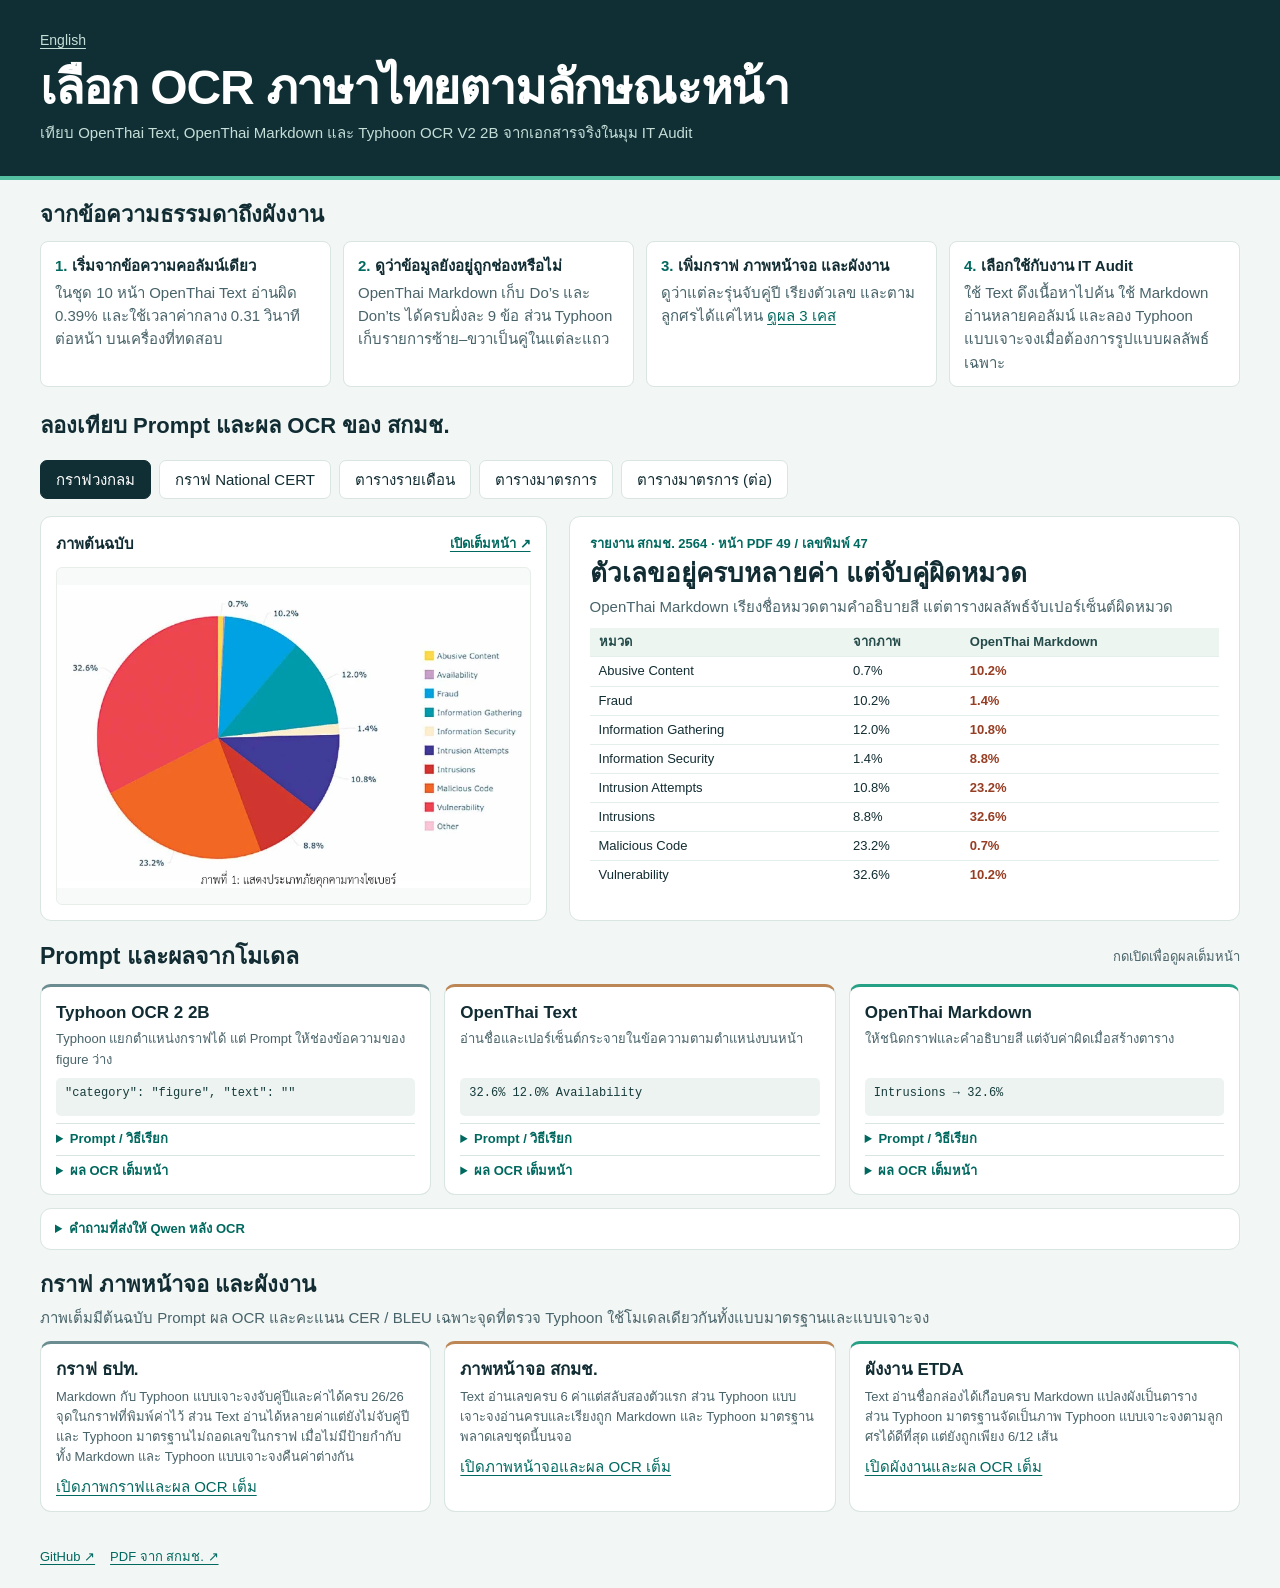
==== docs/th.html @ 6e8eebf2 "Make English the default language" ====
<!doctype html>
<html lang="th">
<head>
<meta charset="utf-8">
<meta name="viewport" content="width=device-width, initial-scale=1">
<meta name="description" content="เทียบ OCR ภาษาไทยสามรุ่นกับข้อความ ตาราง กราฟ ภาพหน้าจอ และผังงานสำหรับ IT Audit">
<title>เลือก OCR ภาษาไทยตามลักษณะหน้า · IT Audit</title>
<link rel="alternate" hreflang="en" href="./">
<link rel="stylesheet" href="style.css">
<script defer src="assets/cases.js"></script>
<script defer src="app.js"></script>
</head>
<body>
<header class="mast">
  <div class="wrap">
    <a class="language-link" href="./" lang="en" hreflang="en">English</a>
    <h1>เลือก OCR ภาษาไทยตามลักษณะหน้า</h1>
    <p>เทียบ OpenThai Text, OpenThai Markdown และ Typhoon OCR V2 2B จากเอกสารจริงในมุม IT Audit</p>
  </div>
</header>
<main class="wrap">
  <section class="story" aria-labelledby="story-title">
    <h2 id="story-title">จากข้อความธรรมดาถึงผังงาน</h2>
    <ol class="story-steps">
      <li><strong>เริ่มจากข้อความคอลัมน์เดียว</strong><p>ในชุด 10 หน้า OpenThai Text อ่านผิด 0.39% และใช้เวลาค่ากลาง 0.31 วินาทีต่อหน้า บนเครื่องที่ทดสอบ</p></li>
      <li><strong>ดูว่าข้อมูลยังอยู่ถูกช่องหรือไม่</strong><p>OpenThai Markdown เก็บ Do’s และ Don’ts ได้ครบฝั่งละ 9 ข้อ ส่วน Typhoon เก็บรายการซ้าย–ขวาเป็นคู่ในแต่ละแถว</p></li>
      <li><strong>เพิ่มกราฟ ภาพหน้าจอ และผังงาน</strong><p>ดูว่าแต่ละรุ่นจับคู่ปี เรียงตัวเลข และตามลูกศรได้แค่ไหน <a href="#visual-cases">ดูผล 3 เคส</a></p></li>
      <li><strong>เลือกใช้กับงาน IT Audit</strong><p>ใช้ Text ดึงเนื้อหาไปค้น ใช้ Markdown อ่านหลายคอลัมน์ และลอง Typhoon แบบเจาะจงเมื่อต้องการรูปแบบผลลัพธ์เฉพาะ</p></li>
    </ol>
  </section>
  <h2 id="interactive-cases" class="case-heading">ลองเทียบ Prompt และผล OCR ของ สกมช.</h2>
  <nav id="cases" aria-label="เลือกตัวอย่างเอกสาร"></nav>
  <section class="comparison" aria-labelledby="case-title">
    <div class="source">
      <div class="section-label"><span>ภาพต้นฉบับ</span><a id="full-image" target="_blank" rel="noopener">เปิดเต็มหน้า ↗</a></div>
      <img id="source-image" alt="">
    </div>
    <div class="findings">
      <p class="reference" id="reference"></p>
      <h2 id="case-title"></h2>
      <p class="description" id="description"></p>
      <div class="table-scroll"><table id="comparison-table"></table></div>
    </div>
  </section>
  <section aria-labelledby="outputs-title" class="outputs">
    <div class="section-label"><h2 id="outputs-title">Prompt และผลจากโมเดล</h2><span>กดเปิดเพื่อดูผลเต็มหน้า</span></div>
    <div id="models" class="models"></div>
  </section>
  <details class="qa"><summary>คำถามที่ส่งให้ Qwen หลัง OCR</summary><p>รอบถามตอบใช้หลักฐาน 4 หน้า คำถามเรื่องกราฟครอบคลุม National CERT</p><pre id="questions"></pre></details>
  <section class="story visual-cases" id="visual-cases" aria-labelledby="visual-title">
    <h2 id="visual-title">กราฟ ภาพหน้าจอ และผังงาน</h2>
    <p>ภาพเต็มมีต้นฉบับ Prompt ผล OCR และคะแนน CER / BLEU เฉพาะจุดที่ตรวจ Typhoon ใช้โมเดลเดียวกันทั้งแบบมาตรฐานและแบบเจาะจง</p>
    <div class="models">
      <article class="model">
        <h3>กราฟ ธปท.</h3>
        <p>Markdown กับ Typhoon แบบเจาะจงจับคู่ปีและค่าได้ครบ 26/26 จุดในกราฟที่พิมพ์ค่าไว้ ส่วน Text อ่านได้หลายค่าแต่ยังไม่จับคู่ปี และ Typhoon มาตรฐานไม่ถอดเลขในกราฟ เมื่อไม่มีป้ายกำกับ ทั้ง Markdown และ Typhoon แบบเจาะจงคืนค่าต่างกัน</p>
        <a href="assets/regulator-chart.jpg">เปิดภาพกราฟและผล OCR เต็ม</a>
      </article>
      <article class="model">
        <h3>ภาพหน้าจอ สกมช.</h3>
        <p>Text อ่านเลขครบ 6 ค่าแต่สลับสองตัวแรก ส่วน Typhoon แบบเจาะจงอ่านครบและเรียงถูก Markdown และ Typhoon มาตรฐานพลาดเลขชุดนี้บนจอ</p>
        <a href="assets/regulator-dashboard.jpg">เปิดภาพหน้าจอและผล OCR เต็ม</a>
      </article>
      <article class="model">
        <h3>ผังงาน ETDA</h3>
        <p>Text อ่านชื่อกล่องได้เกือบครบ Markdown แปลงผังเป็นตาราง ส่วน Typhoon มาตรฐานจัดเป็นภาพ Typhoon แบบเจาะจงตามลูกศรได้ดีที่สุด แต่ยังถูกเพียง 6/12 เส้น</p>
        <a href="assets/regulator-flow.jpg">เปิดผังงานและผล OCR เต็ม</a>
      </article>
    </div>
  </section>
  <footer><a href="https://github.com/lengtsp/openthai2.0_ocr_markdown_and_text_test">GitHub ↗</a><a id="official" target="_blank" rel="noopener">PDF จาก สกมช. ↗</a></footer>
</main>
</body>
</html>
---- docs/style.css ----
:root{color-scheme:light;--ink:#112c32;--muted:#486369;--deep:#102f34;--accent:#00695f;--paper:#f2f6f4;--line:#d9e5e0;--white:#fff;--warn:#963d23;font-family:Inter,"Noto Sans Thai","Leelawadee UI",Tahoma,sans-serif}
*{box-sizing:border-box}body{margin:0;background:var(--paper);color:var(--ink);font-size:15px;line-height:1.55}.wrap{width:min(1320px,calc(100% - 80px));margin:auto}.mast{background:var(--deep);color:#fff;padding:28px 0 31px;border-bottom:4px solid #55bfa2}.mast p{margin:5px 0 0;color:#c6ded8}.mast .eyebrow{font-family:Consolas,monospace;letter-spacing:.16em;font-size:12px;color:#99e0cc;display:flex;gap:10px;align-items:center}.eyebrow span{display:inline-block;width:6px;height:6px;border-radius:50%;background:#99e0cc}h1{margin:7px 0 0;font-size:clamp(28px,4vw,48px);line-height:1.2;letter-spacing:-.025em}h2,p{margin:0}nav{display:flex;gap:8px;flex-wrap:wrap;padding:17px 0}button{font:inherit;cursor:pointer;border:1px solid var(--line);background:white;color:var(--ink);border-radius:7px;padding:7px 15px}button[aria-pressed=true]{background:var(--deep);border-color:var(--deep);color:white}a{color:var(--accent);text-underline-offset:3px}a:focus-visible,button:focus-visible,summary:focus-visible{outline:3px solid #16816b;outline-offset:3px}.comparison{display:grid;grid-template-columns: .86fr 1.14fr;gap:22px;align-items:stretch}.source,.findings,.model,.qa{background:var(--white);border:1px solid var(--line);border-radius:11px}.source{padding:15px;display:flex;flex-direction:column;min-width:0}.section-label{display:flex;align-items:center;justify-content:space-between;gap:12px;font-weight:700}.section-label a,.section-label>span:last-child{font-size:13px}.source img{width:100%;height:338px;object-fit:contain;background:#f8faf9;margin-top:12px;border:1px solid #e8efeb;border-radius:6px}.findings{padding:17px 20px;min-width:0}.reference{color:var(--accent);font-size:13px;font-weight:700}.findings h2{font-size:26px;line-height:1.22;margin:4px 0 5px}.description{color:var(--muted);margin-bottom:10px}.table-scroll{overflow:auto}table{width:100%;border-collapse:collapse;font-size:13px;white-space:nowrap}th,td{padding:4px 9px;text-align:left;border-bottom:1px solid #e4eeea}thead{background:#edf5f1;color:#244b49}tbody tr:last-child td{border-bottom:0}.wrong{color:var(--warn);font-weight:700}.right{color:var(--accent);font-weight:700}.muted{color:var(--muted)}.outputs{margin-top:18px}.outputs .section-label{margin-bottom:9px}.outputs .section-label>span{color:var(--muted);font-weight:400}.outputs h2{font-size:23px}.models{display:grid;grid-template-columns:repeat(3,minmax(0,1fr));gap:13px}.model{padding:13px 15px;border-top:3px solid #6b8c90;min-width:0}.model:nth-child(2){border-top-color:#bc8655}.model:nth-child(3){border-top-color:#26a186}.model h3{margin:0;font-size:17px}.model p{color:var(--muted);font-size:13px;min-height:41px;margin:3px 0 8px}.excerpt{margin:0 0 7px;padding:7px 9px;min-height:38px;background:#ecf3f0;color:#173c3c;border-radius:5px;font:12px/1.4 Consolas,monospace;white-space:pre-wrap;overflow-wrap:anywhere}.model details{border-top:1px solid var(--line);padding-top:5px;margin-top:5px}summary{cursor:pointer;color:var(--accent);font-weight:650;font-size:13px}details pre{white-space:pre-wrap;overflow-wrap:anywhere;background:#eff5f2;padding:11px;border-radius:5px;max-height:430px;overflow:auto;font:13px/1.6 Consolas,"Leelawadee UI",monospace}.qa{margin-top:13px;padding:10px 14px}.qa p{color:var(--muted);margin-top:5px}footer{display:flex;gap:15px;padding:13px 0 20px;font-size:13px}
@media(max-width:850px){.wrap{width:calc(100% - 36px)}.comparison{grid-template-columns:1fr;gap:12px}.models{grid-template-columns:1fr}.model p{min-height:0}.source img{height:min(330px,65vw)}}@media(max-width:460px){.wrap{width:calc(100% - 24px)}.findings{padding:13px}.mast{padding:23px 0}.source img{height:58vw}.outputs .section-label{align-items:start}.outputs h2{font-size:19px}}

.story{margin:18px 0 22px}.story h2,.case-heading{font-size:22px}
.mast .language-link{display:inline-block;color:#c6ded8;font-size:14px}
.story-steps{display:grid;grid-template-columns:repeat(4,minmax(0,1fr));gap:12px;margin:9px 0 0;padding:0;list-style-position:inside}
.story-steps li{background:var(--white);border:1px solid var(--line);border-radius:8px;padding:12px 14px}
.story-steps li::marker{color:var(--accent);font-weight:700}
.story-steps p,.visual-cases>p{margin-top:4px;color:var(--muted)}
.visual-cases .models{margin-top:12px}.visual-cases .model p{min-height:0}
@media(max-width:850px){.story-steps{grid-template-columns:repeat(2,minmax(0,1fr))}}
@media(max-width:530px){.story-steps{grid-template-columns:1fr}}
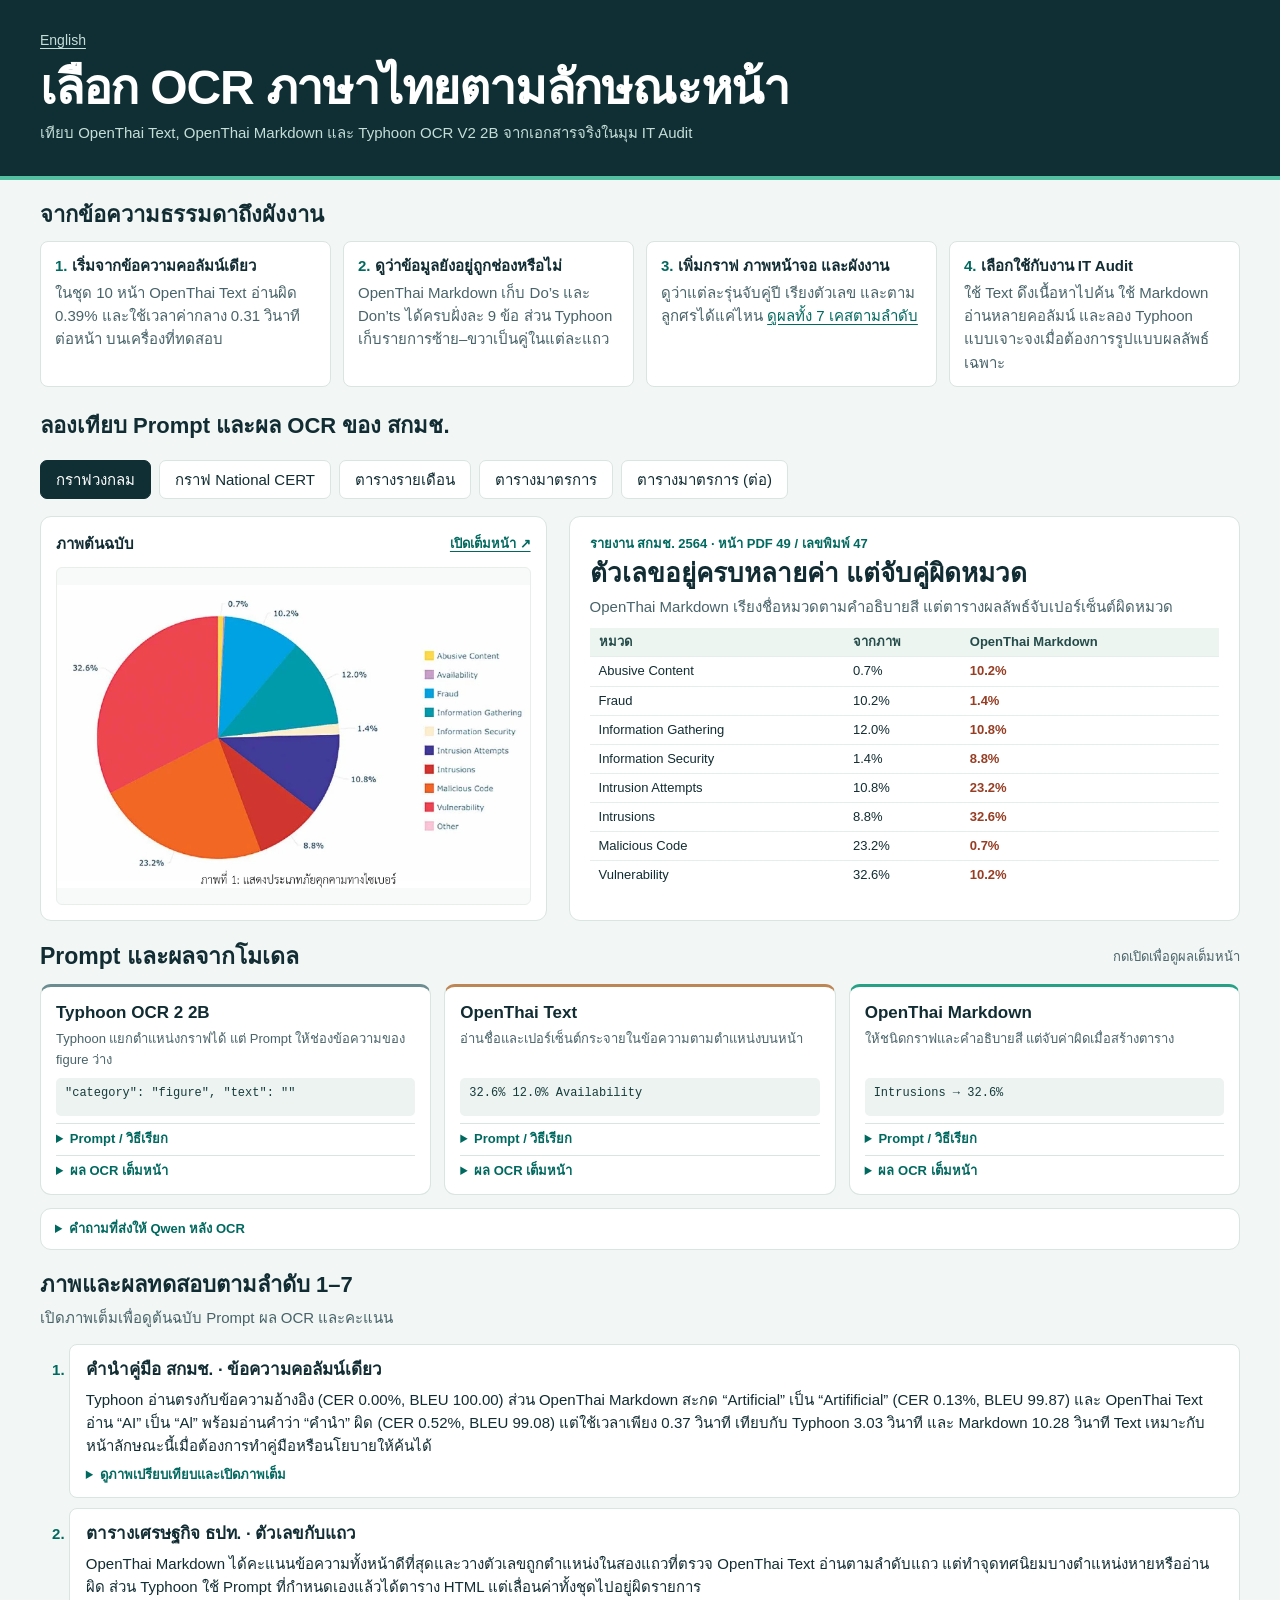
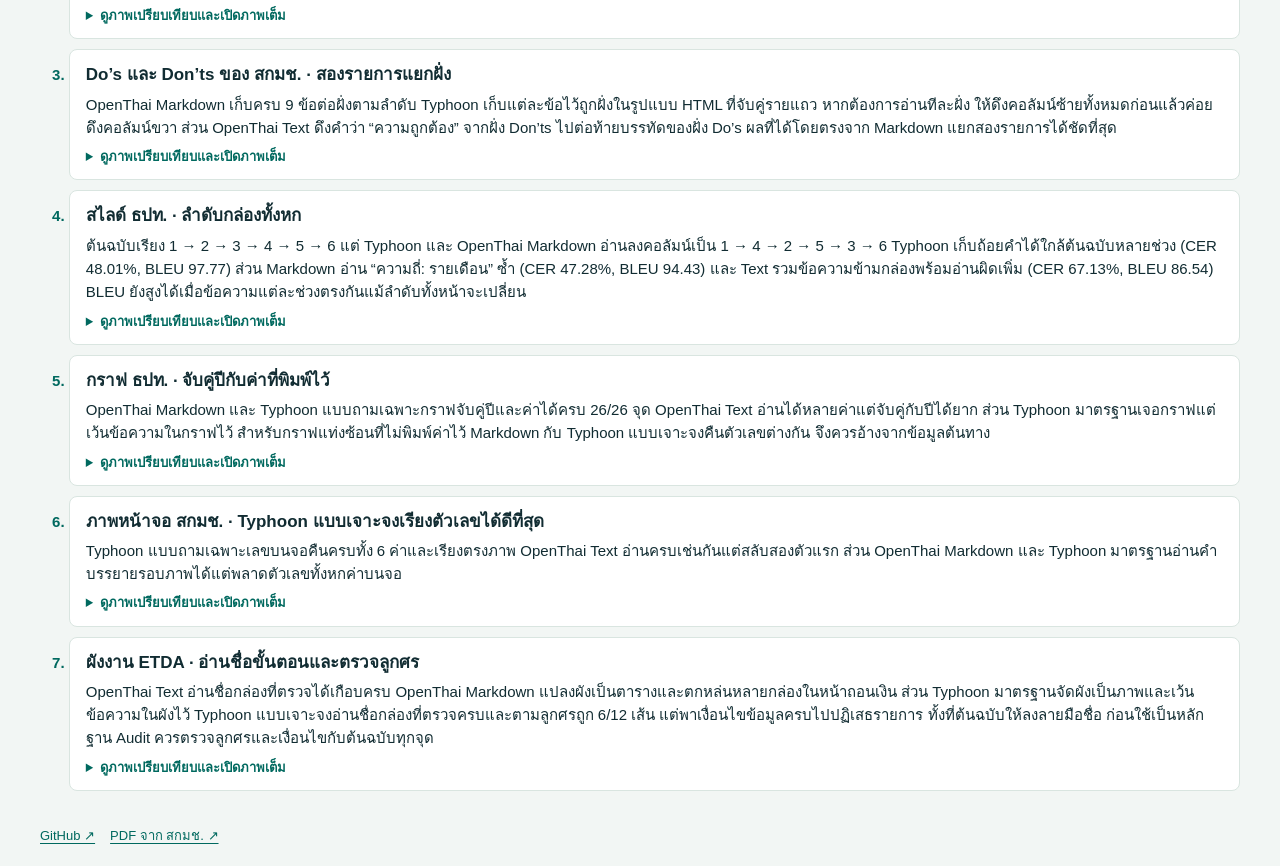
==== commit b97c5005: "Add seven illustrated OCR tests in run order" ====
--- a/docs/th.html
+++ b/docs/th.html
@@ -8,6 +8,7 @@
 <link rel="alternate" hreflang="en" href="./">
 <link rel="stylesheet" href="style.css">
 <script defer src="assets/cases.js"></script>
+<script defer src="assets/test-sequence.js"></script>
 <script defer src="app.js"></script>
 </head>
 <body>
@@ -24,7 +25,7 @@
     <ol class="story-steps">
       <li><strong>เริ่มจากข้อความคอลัมน์เดียว</strong><p>ในชุด 10 หน้า OpenThai Text อ่านผิด 0.39% และใช้เวลาค่ากลาง 0.31 วินาทีต่อหน้า บนเครื่องที่ทดสอบ</p></li>
       <li><strong>ดูว่าข้อมูลยังอยู่ถูกช่องหรือไม่</strong><p>OpenThai Markdown เก็บ Do’s และ Don’ts ได้ครบฝั่งละ 9 ข้อ ส่วน Typhoon เก็บรายการซ้าย–ขวาเป็นคู่ในแต่ละแถว</p></li>
-      <li><strong>เพิ่มกราฟ ภาพหน้าจอ และผังงาน</strong><p>ดูว่าแต่ละรุ่นจับคู่ปี เรียงตัวเลข และตามลูกศรได้แค่ไหน <a href="#visual-cases">ดูผล 3 เคส</a></p></li>
+      <li><strong>เพิ่มกราฟ ภาพหน้าจอ และผังงาน</strong><p>ดูว่าแต่ละรุ่นจับคู่ปี เรียงตัวเลข และตามลูกศรได้แค่ไหน <a href="#visual-cases">ดูผลทั้ง 7 เคสตามลำดับ</a></p></li>
       <li><strong>เลือกใช้กับงาน IT Audit</strong><p>ใช้ Text ดึงเนื้อหาไปค้น ใช้ Markdown อ่านหลายคอลัมน์ และลอง Typhoon แบบเจาะจงเมื่อต้องการรูปแบบผลลัพธ์เฉพาะ</p></li>
     </ol>
   </section>
@@ -48,25 +49,9 @@
   </section>
   <details class="qa"><summary>คำถามที่ส่งให้ Qwen หลัง OCR</summary><p>รอบถามตอบใช้หลักฐาน 4 หน้า คำถามเรื่องกราฟครอบคลุม National CERT</p><pre id="questions"></pre></details>
   <section class="story visual-cases" id="visual-cases" aria-labelledby="visual-title">
-    <h2 id="visual-title">กราฟ ภาพหน้าจอ และผังงาน</h2>
-    <p>ภาพเต็มมีต้นฉบับ Prompt ผล OCR และคะแนน CER / BLEU เฉพาะจุดที่ตรวจ Typhoon ใช้โมเดลเดียวกันทั้งแบบมาตรฐานและแบบเจาะจง</p>
-    <div class="models">
-      <article class="model">
-        <h3>กราฟ ธปท.</h3>
-        <p>Markdown กับ Typhoon แบบเจาะจงจับคู่ปีและค่าได้ครบ 26/26 จุดในกราฟที่พิมพ์ค่าไว้ ส่วน Text อ่านได้หลายค่าแต่ยังไม่จับคู่ปี และ Typhoon มาตรฐานไม่ถอดเลขในกราฟ เมื่อไม่มีป้ายกำกับ ทั้ง Markdown และ Typhoon แบบเจาะจงคืนค่าต่างกัน</p>
-        <a href="assets/regulator-chart.jpg">เปิดภาพกราฟและผล OCR เต็ม</a>
-      </article>
-      <article class="model">
-        <h3>ภาพหน้าจอ สกมช.</h3>
-        <p>Text อ่านเลขครบ 6 ค่าแต่สลับสองตัวแรก ส่วน Typhoon แบบเจาะจงอ่านครบและเรียงถูก Markdown และ Typhoon มาตรฐานพลาดเลขชุดนี้บนจอ</p>
-        <a href="assets/regulator-dashboard.jpg">เปิดภาพหน้าจอและผล OCR เต็ม</a>
-      </article>
-      <article class="model">
-        <h3>ผังงาน ETDA</h3>
-        <p>Text อ่านชื่อกล่องได้เกือบครบ Markdown แปลงผังเป็นตาราง ส่วน Typhoon มาตรฐานจัดเป็นภาพ Typhoon แบบเจาะจงตามลูกศรได้ดีที่สุด แต่ยังถูกเพียง 6/12 เส้น</p>
-        <a href="assets/regulator-flow.jpg">เปิดผังงานและผล OCR เต็ม</a>
-      </article>
-    </div>
+    <h2 id="visual-title">ภาพและผลทดสอบตามลำดับ 1–7</h2>
+    <p>เปิดภาพเต็มเพื่อดูต้นฉบับ Prompt ผล OCR และคะแนน</p>
+    <ol id="test-sequence" class="test-sequence"></ol>
   </section>
   <footer><a href="https://github.com/lengtsp/openthai2.0_ocr_markdown_and_text_test">GitHub ↗</a><a id="official" target="_blank" rel="noopener">PDF จาก สกมช. ↗</a></footer>
 </main>
--- a/docs/style.css
+++ b/docs/style.css
@@ -8,6 +8,11 @@
 .story-steps li{background:var(--white);border:1px solid var(--line);border-radius:8px;padding:12px 14px}
 .story-steps li::marker{color:var(--accent);font-weight:700}
 .story-steps p,.visual-cases>p{margin-top:4px;color:var(--muted)}
-.visual-cases .models{margin-top:12px}.visual-cases .model p{min-height:0}
+.test-sequence{display:grid;gap:10px;padding-left:1.8rem}
+.test-sequence li{background:var(--white);border:1px solid var(--line);border-radius:8px;padding:12px 16px}
+.test-sequence li::marker{color:var(--accent);font-weight:700}
+.test-sequence h3{margin:0 0 4px;font-size:17px}
+.test-sequence details{margin-top:8px}
+.test-sequence img{display:block;max-width:100%;max-height:640px;margin-top:8px}
 @media(max-width:850px){.story-steps{grid-template-columns:repeat(2,minmax(0,1fr))}}
 @media(max-width:530px){.story-steps{grid-template-columns:1fr}}
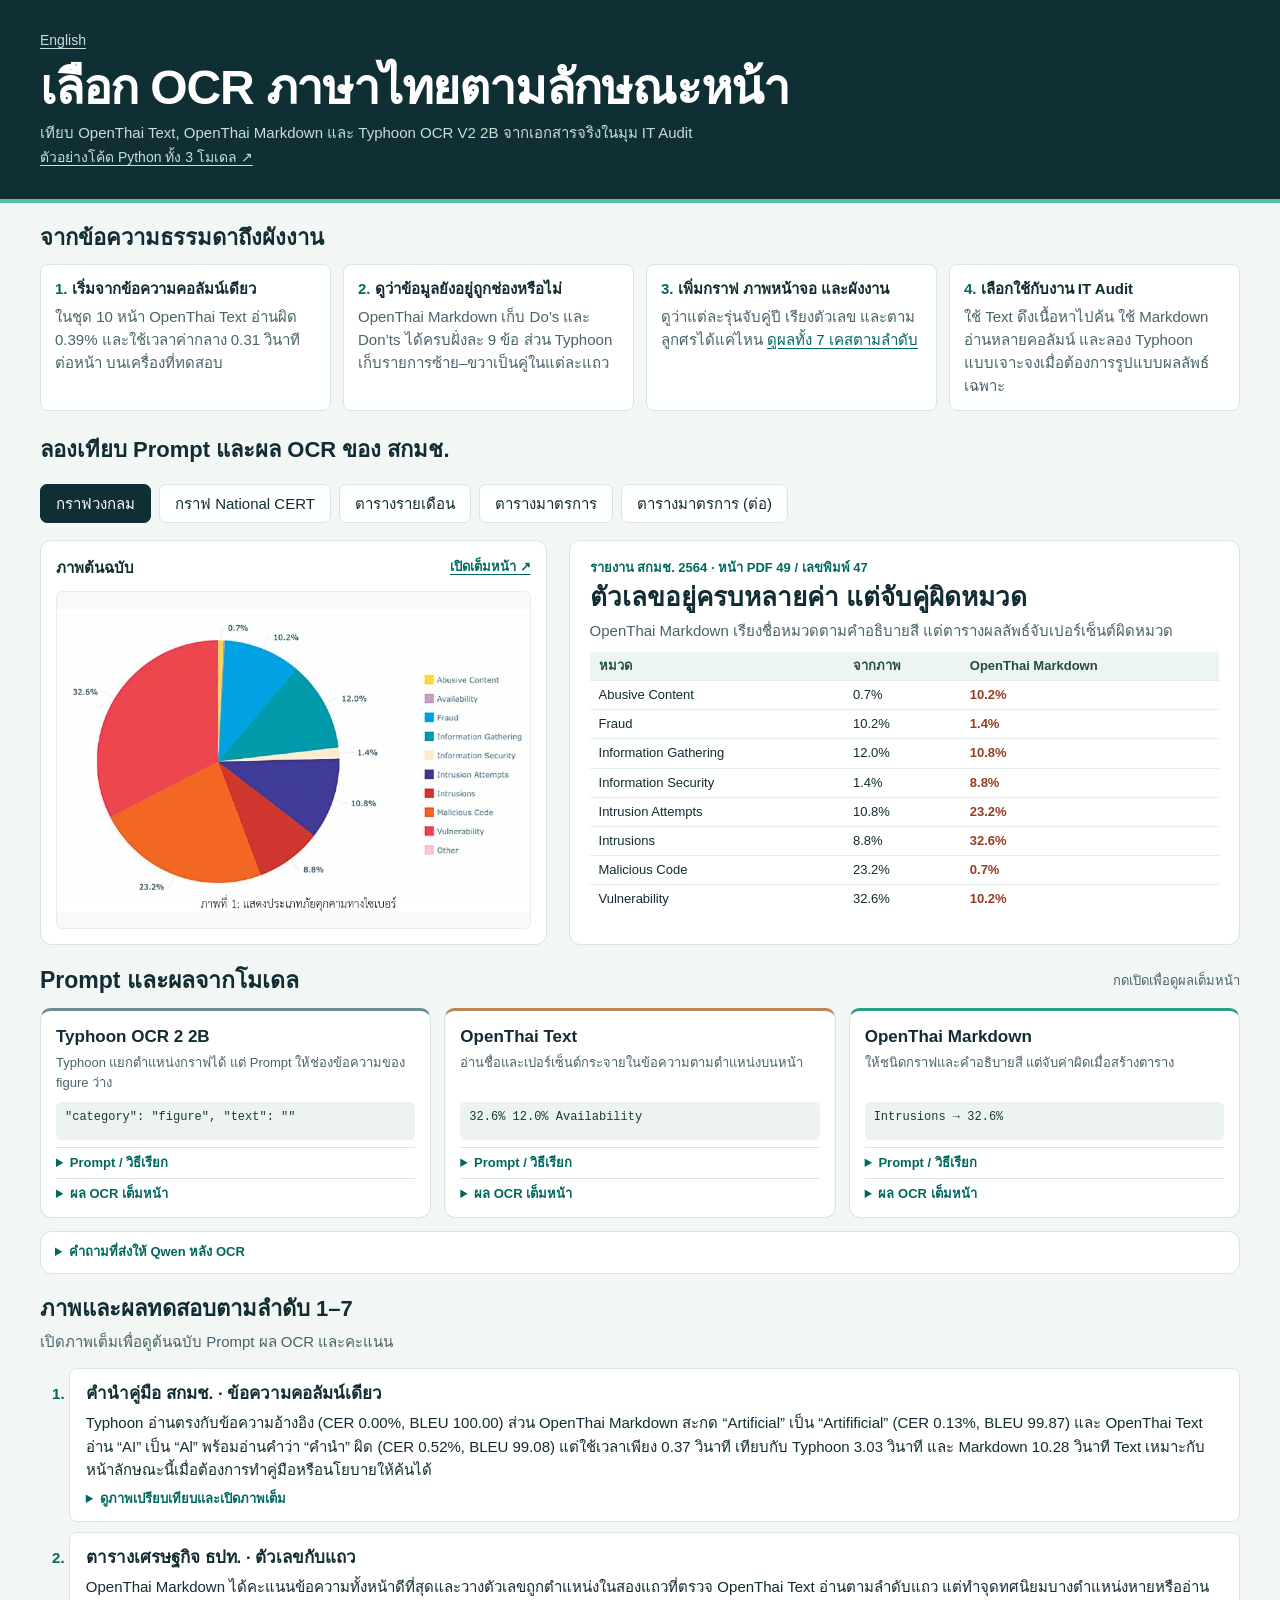
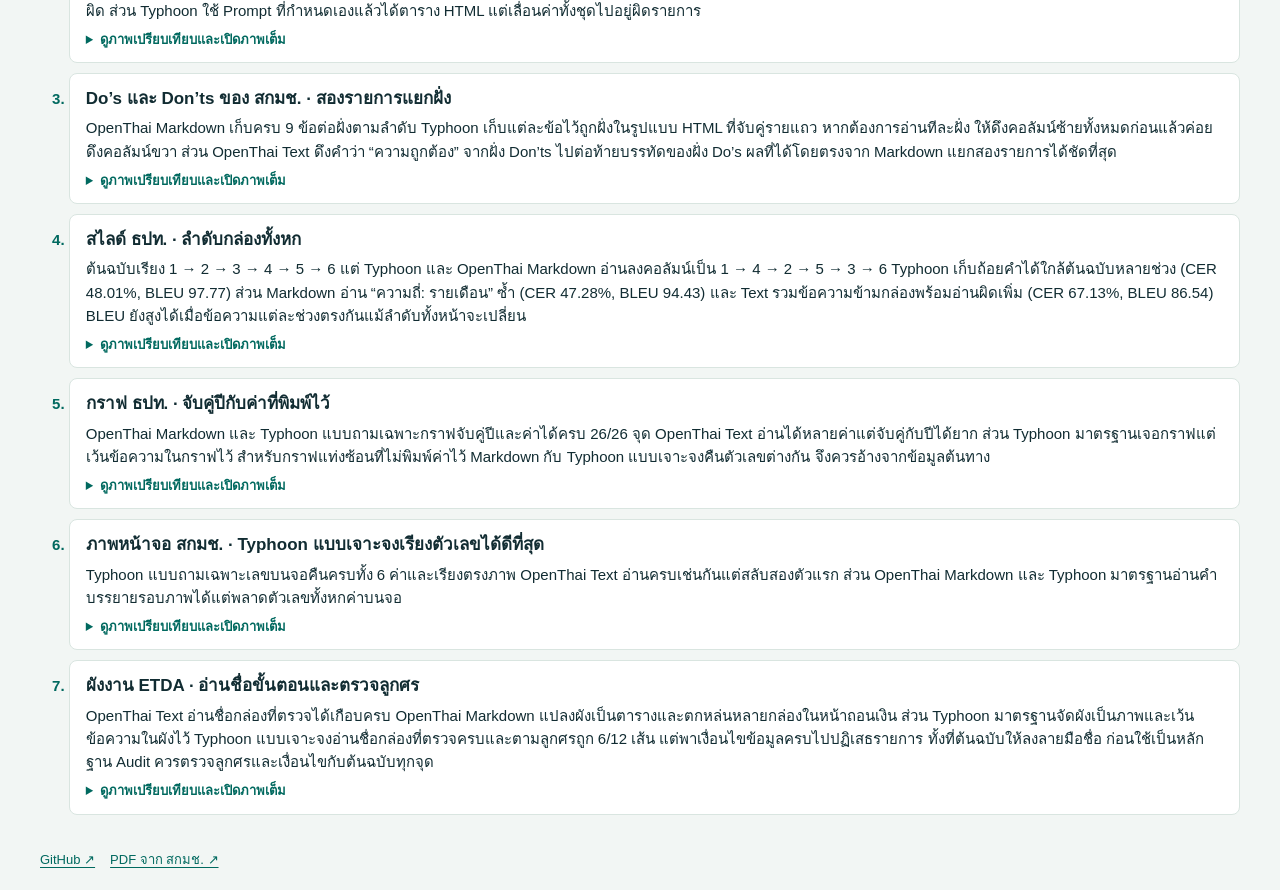
==== commit d84ea888: "Document how to run all three OCR models" ====
--- a/docs/th.html
+++ b/docs/th.html
@@ -17,6 +17,7 @@
     <a class="language-link" href="./" lang="en" hreflang="en">English</a>
     <h1>เลือก OCR ภาษาไทยตามลักษณะหน้า</h1>
     <p>เทียบ OpenThai Text, OpenThai Markdown และ Typhoon OCR V2 2B จากเอกสารจริงในมุม IT Audit</p>
+    <a class="language-link" href="https://github.com/lengtsp/openthai2.0_ocr_markdown_and_text_test/tree/main/examples#readme">ตัวอย่างโค้ด Python ทั้ง 3 โมเดล ↗</a>
   </div>
 </header>
 <main class="wrap">
